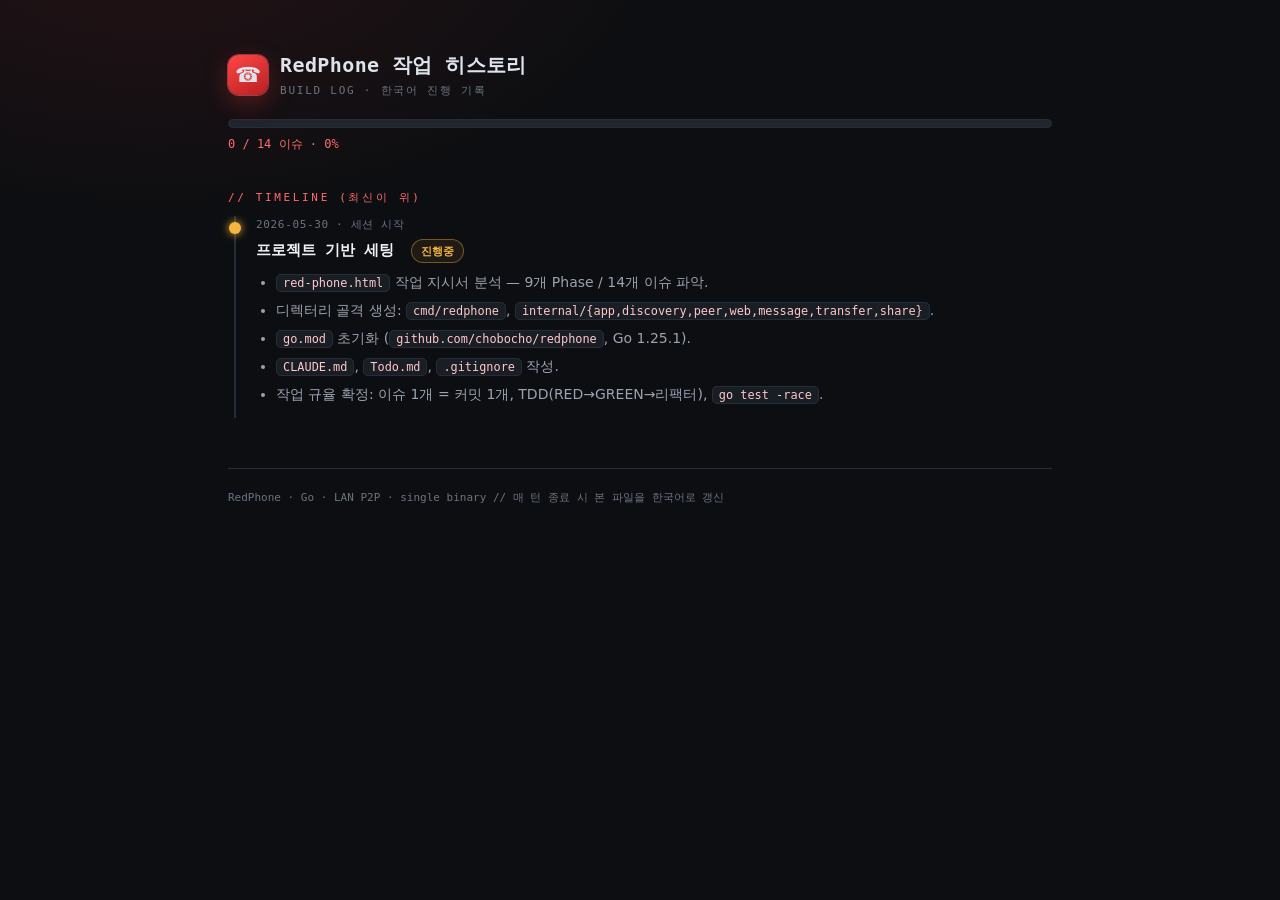
==== history.html @ 24721605 "feat(app): Phase 0 생명주기 골격 — context+signal+stdin exit 종료 - go.mod 초기화, cmd/redphone + internal/app " ====
<!DOCTYPE html>
<html lang="ko">
<head>
<meta charset="UTF-8" />
<meta name="viewport" content="width=device-width, initial-scale=1.0" />
<title>RedPhone · 작업 히스토리</title>
<style>
:root{
  --bg:#0c0e11; --panel:#13161b; --panel-2:#191d24; --line:#272d37;
  --txt:#dfe4ec; --txt-dim:#9aa3b0; --txt-faint:#6b7480;
  --red:#ff3b3b; --red-soft:#ff6b6b; --led-on:#37d99a; --led-amber:#f6b53f;
  --mono:'JetBrains Mono',ui-monospace,Menlo,monospace;
  --kr:'Pretendard',-apple-system,system-ui,sans-serif;
}
*{box-sizing:border-box}
body{margin:0;background:var(--bg);color:var(--txt);font-family:var(--kr);
  font-size:15px;line-height:1.72;
  background-image:radial-gradient(900px 500px at 12% -8%,rgba(255,59,59,.10),transparent 60%);
  background-attachment:fixed;}
.wrap{max-width:880px;margin:0 auto;padding:48px 28px 120px}
.brand{display:flex;align-items:center;gap:12px;margin-bottom:6px}
.phone{width:40px;height:40px;border-radius:11px;display:grid;place-items:center;font-size:21px;
  background:linear-gradient(150deg,#ff4646,#b81f22);
  box-shadow:0 0 0 1px rgba(255,107,107,.5),0 8px 24px rgba(255,59,59,.28);}
h1{font-family:var(--mono);font-size:20px;font-weight:800;margin:0;letter-spacing:.02em}
.sub{font-family:var(--mono);font-size:11px;color:var(--txt-faint);letter-spacing:.16em;text-transform:uppercase}
.kicker{font-family:var(--mono);font-size:11px;letter-spacing:.24em;color:var(--red-soft);text-transform:uppercase;margin:34px 0 8px}

/* progress */
.meter{font-family:var(--mono);margin:18px 0 8px}
.meter .bar{height:9px;border-radius:6px;background:#20252e;overflow:hidden;border:1px solid var(--line)}
.meter .fill{height:100%;background:linear-gradient(90deg,#ff4646,#ff8f8f);box-shadow:0 0 12px rgba(255,80,80,.6)}
.meter .pct{font-size:12px;color:var(--red-soft);margin-top:6px}

/* timeline */
.entry{border-left:2px solid var(--line);padding:0 0 6px 20px;margin:0 0 4px 6px;position:relative}
.entry::before{content:"";position:absolute;left:-7px;top:6px;width:12px;height:12px;border-radius:50%;
  background:var(--led-on);box-shadow:0 0 8px var(--led-on)}
.entry.amber::before{background:var(--led-amber);box-shadow:0 0 8px var(--led-amber)}
.entry.red::before{background:var(--red);box-shadow:0 0 8px var(--red)}
.entry .when{font-family:var(--mono);font-size:11px;color:var(--txt-faint);letter-spacing:.06em}
.entry h3{font-family:var(--mono);font-size:15px;margin:3px 0 6px;color:#eef1f6}
.entry .tag{display:inline-block;font-family:var(--mono);font-size:10.5px;padding:2px 9px;border-radius:20px;
  border:1px solid rgba(55,217,154,.4);color:var(--led-on);background:rgba(55,217,154,.08);margin-left:8px}
.entry ul{margin:6px 0;padding-left:20px}
.entry li{margin:4px 0;font-size:14px;color:var(--txt-dim)}
.entry code{font-family:var(--mono);font-size:.85em;background:var(--panel-2);border:1px solid var(--line);
  border-radius:5px;padding:1px 6px;color:#ffc9c9}
.commit{font-family:var(--mono);font-size:11.5px;color:var(--led-on);margin-top:6px}
.footer{margin-top:50px;padding-top:20px;border-top:1px solid var(--line);
  font-family:var(--mono);font-size:11px;color:var(--txt-faint)}
</style>
</head>
<body>
<div class="wrap">
  <div class="brand">
    <div class="phone">☎</div>
    <div>
      <h1>RedPhone 작업 히스토리</h1>
      <div class="sub">BUILD LOG · 한국어 진행 기록</div>
    </div>
  </div>

  <div class="meter">
    <div class="bar"><div class="fill" id="fill" style="width:0%"></div></div>
    <div class="pct" id="pct">0 / 14 이슈 · 0%</div>
  </div>

  <div class="kicker">// TIMELINE (최신이 위)</div>
  <div id="log">

    <div class="entry amber">
      <div class="when">2026-05-30 · 세션 시작</div>
      <h3>프로젝트 기반 세팅 <span class="tag" style="border-color:rgba(246,181,63,.4);color:var(--led-amber);background:rgba(246,181,63,.08)">진행중</span></h3>
      <ul>
        <li><code>red-phone.html</code> 작업 지시서 분석 — 9개 Phase / 14개 이슈 파악.</li>
        <li>디렉터리 골격 생성: <code>cmd/redphone</code>, <code>internal/{app,discovery,peer,web,message,transfer,share}</code>.</li>
        <li><code>go.mod</code> 초기화 (<code>github.com/chobocho/redphone</code>, Go 1.25.1).</li>
        <li><code>CLAUDE.md</code>, <code>Todo.md</code>, <code>.gitignore</code> 작성.</li>
        <li>작업 규율 확정: 이슈 1개 = 커밋 1개, TDD(RED→GREEN→리팩터), <code>go test -race</code>.</li>
      </ul>
    </div>

  </div>

  <div class="footer">RedPhone · Go · LAN P2P · single binary // 매 턴 종료 시 본 파일을 한국어로 갱신</div>
</div>
</body>
</html>
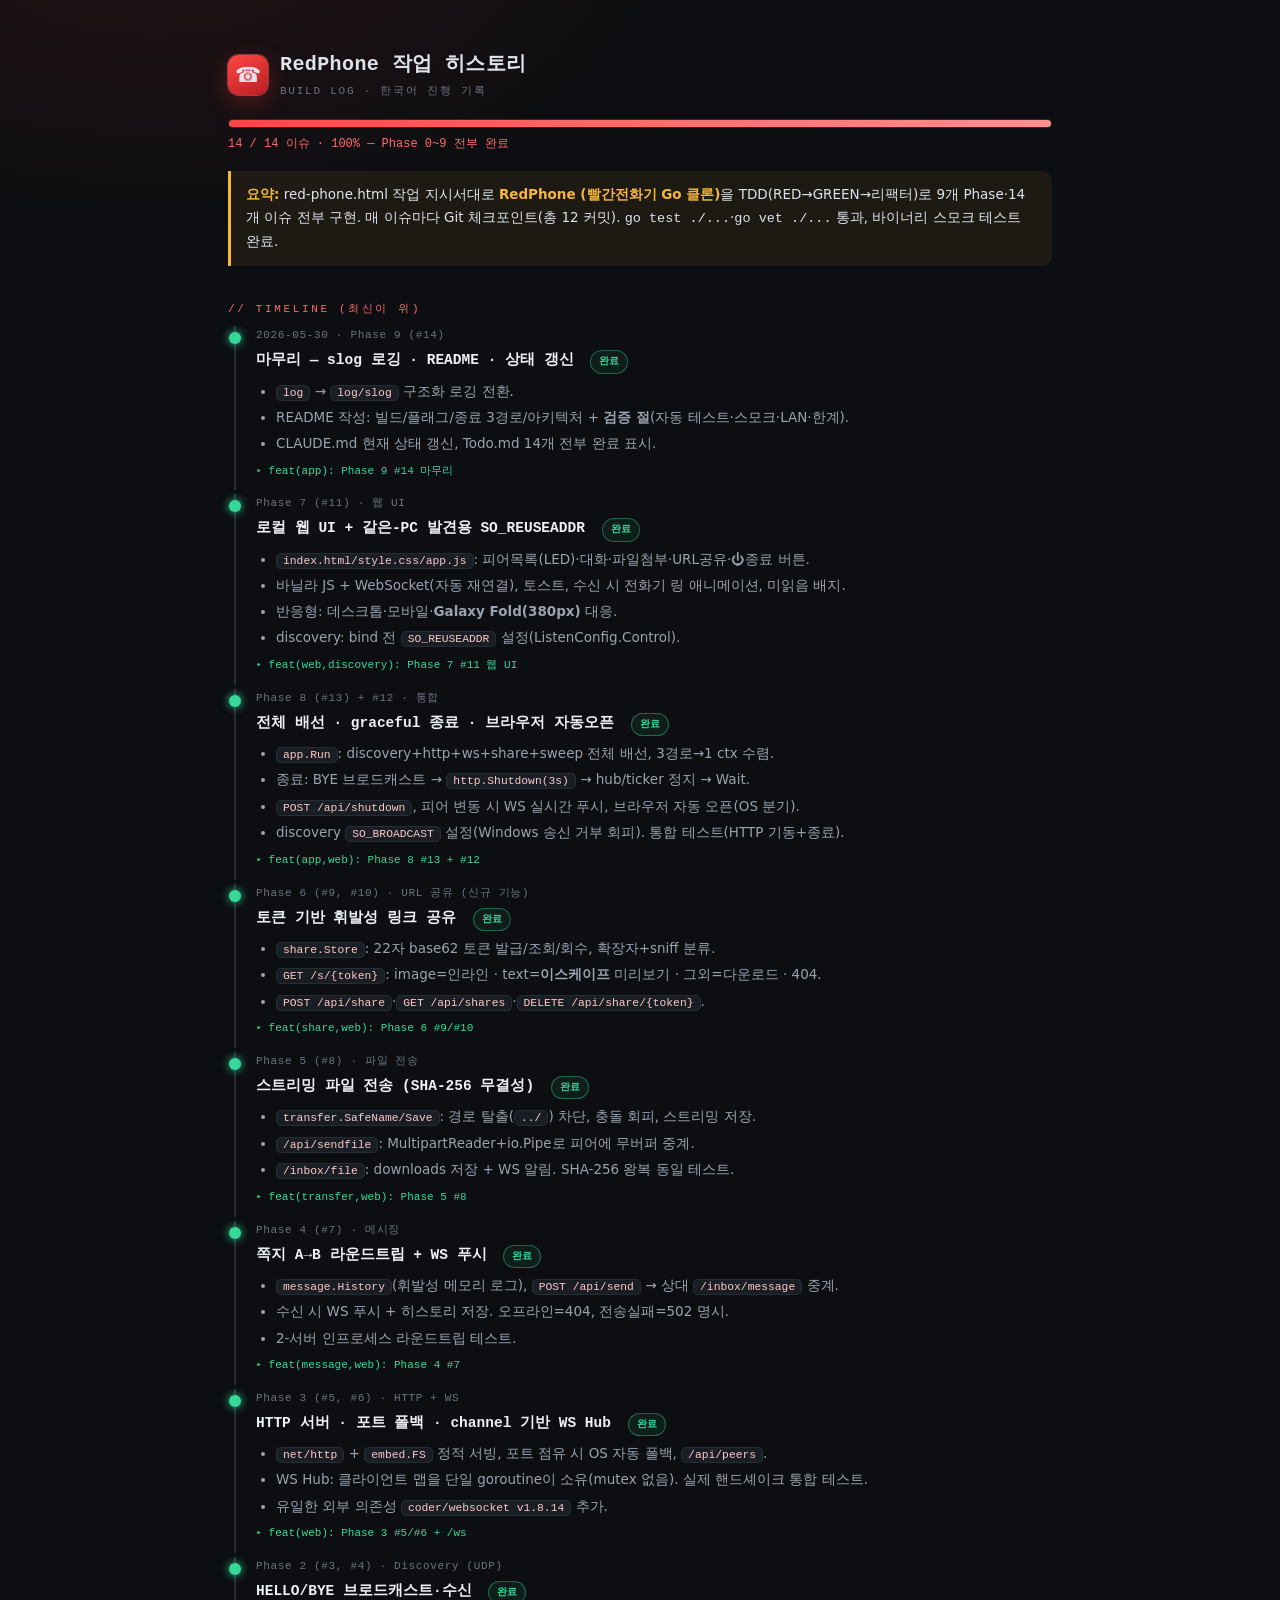
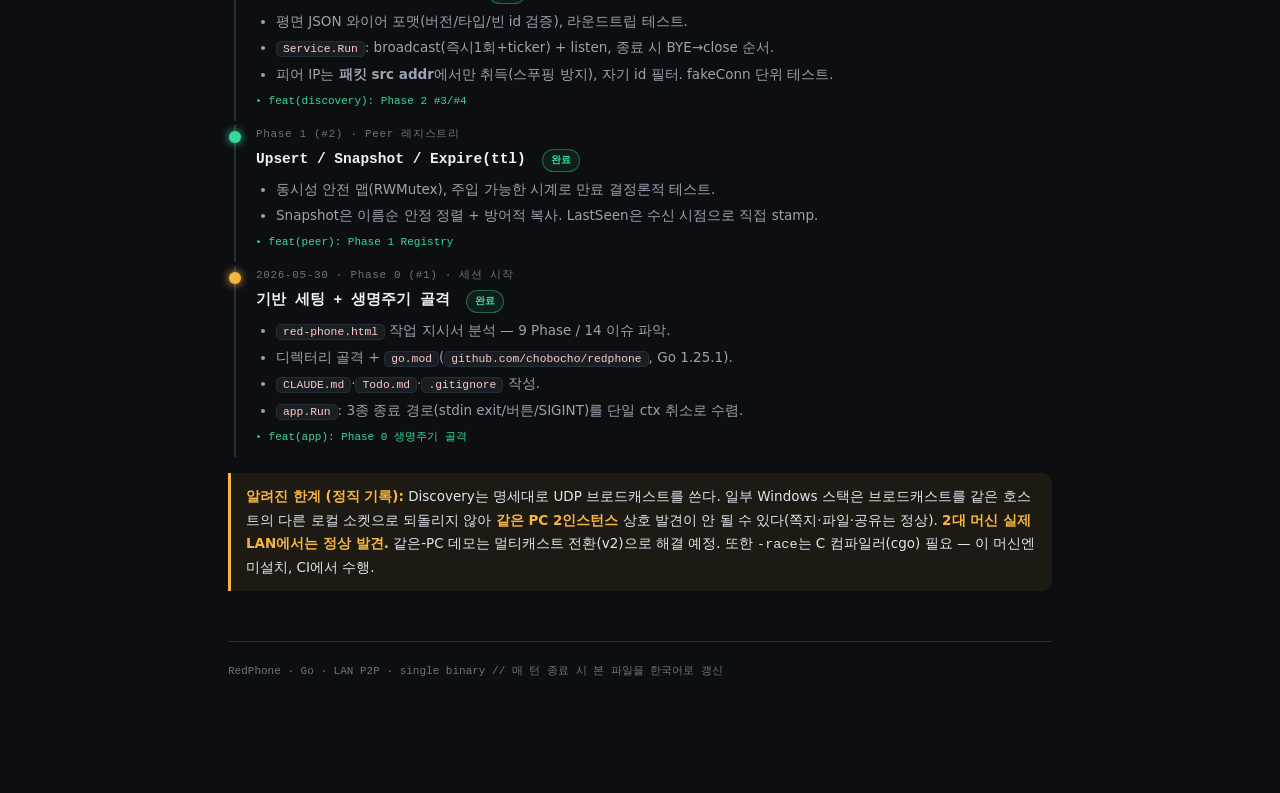
==== commit 7e41cef3: "docs(history): 전체 진행 한국어 기록 갱신 (Phase 0~9, 14/14 완료) Co-Authored-By: Claude Opus 4.8 (1M context) <n" ====
--- a/history.html
+++ b/history.html
@@ -8,7 +8,7 @@
 :root{
   --bg:#0c0e11; --panel:#13161b; --panel-2:#191d24; --line:#272d37;
   --txt:#dfe4ec; --txt-dim:#9aa3b0; --txt-faint:#6b7480;
-  --red:#ff3b3b; --red-soft:#ff6b6b; --led-on:#37d99a; --led-amber:#f6b53f;
+  --red:#ff3b3b; --red-soft:#ff6b6b; --on:#37d99a; --amber:#f6b53f;
   --mono:'JetBrains Mono',ui-monospace,Menlo,monospace;
   --kr:'Pretendard',-apple-system,system-ui,sans-serif;
 }
@@ -25,28 +25,26 @@
 h1{font-family:var(--mono);font-size:20px;font-weight:800;margin:0;letter-spacing:.02em}
 .sub{font-family:var(--mono);font-size:11px;color:var(--txt-faint);letter-spacing:.16em;text-transform:uppercase}
 .kicker{font-family:var(--mono);font-size:11px;letter-spacing:.24em;color:var(--red-soft);text-transform:uppercase;margin:34px 0 8px}
-
-/* progress */
 .meter{font-family:var(--mono);margin:18px 0 8px}
 .meter .bar{height:9px;border-radius:6px;background:#20252e;overflow:hidden;border:1px solid var(--line)}
 .meter .fill{height:100%;background:linear-gradient(90deg,#ff4646,#ff8f8f);box-shadow:0 0 12px rgba(255,80,80,.6)}
 .meter .pct{font-size:12px;color:var(--red-soft);margin-top:6px}
-
-/* timeline */
-.entry{border-left:2px solid var(--line);padding:0 0 6px 20px;margin:0 0 4px 6px;position:relative}
+.note{background:rgba(246,181,63,.07);border-left:3px solid var(--amber);border-radius:0 10px 10px 0;
+  padding:12px 15px;margin:16px 0;font-size:13.5px}
+.note b{color:var(--amber)}
+.entry{border-left:2px solid var(--line);padding:0 0 10px 20px;margin:0 0 4px 6px;position:relative}
 .entry::before{content:"";position:absolute;left:-7px;top:6px;width:12px;height:12px;border-radius:50%;
-  background:var(--led-on);box-shadow:0 0 8px var(--led-on)}
-.entry.amber::before{background:var(--led-amber);box-shadow:0 0 8px var(--led-amber)}
-.entry.red::before{background:var(--red);box-shadow:0 0 8px var(--red)}
+  background:var(--on);box-shadow:0 0 8px var(--on)}
+.entry.amber::before{background:var(--amber);box-shadow:0 0 8px var(--amber)}
 .entry .when{font-family:var(--mono);font-size:11px;color:var(--txt-faint);letter-spacing:.06em}
-.entry h3{font-family:var(--mono);font-size:15px;margin:3px 0 6px;color:#eef1f6}
-.entry .tag{display:inline-block;font-family:var(--mono);font-size:10.5px;padding:2px 9px;border-radius:20px;
-  border:1px solid rgba(55,217,154,.4);color:var(--led-on);background:rgba(55,217,154,.08);margin-left:8px}
+.entry h3{font-family:var(--mono);font-size:14.5px;margin:3px 0 6px;color:#eef1f6}
+.entry .tag{display:inline-block;font-family:var(--mono);font-size:10px;padding:2px 8px;border-radius:20px;
+  border:1px solid rgba(55,217,154,.4);color:var(--on);background:rgba(55,217,154,.08);margin-left:8px}
 .entry ul{margin:6px 0;padding-left:20px}
-.entry li{margin:4px 0;font-size:14px;color:var(--txt-dim)}
-.entry code{font-family:var(--mono);font-size:.85em;background:var(--panel-2);border:1px solid var(--line);
+.entry li{margin:3px 0;font-size:13.5px;color:var(--txt-dim)}
+.entry code{font-family:var(--mono);font-size:.84em;background:var(--panel-2);border:1px solid var(--line);
   border-radius:5px;padding:1px 6px;color:#ffc9c9}
-.commit{font-family:var(--mono);font-size:11.5px;color:var(--led-on);margin-top:6px}
+.commit{font-family:var(--mono);font-size:11px;color:var(--on);margin-top:5px}
 .footer{margin-top:50px;padding-top:20px;border-top:1px solid var(--line);
   font-family:var(--mono);font-size:11px;color:var(--txt-faint)}
 </style>
@@ -62,25 +60,139 @@
   </div>
 
   <div class="meter">
-    <div class="bar"><div class="fill" id="fill" style="width:0%"></div></div>
-    <div class="pct" id="pct">0 / 14 이슈 · 0%</div>
+    <div class="bar"><div class="fill" style="width:100%"></div></div>
+    <div class="pct">14 / 14 이슈 · 100% — Phase 0~9 전부 완료</div>
+  </div>
+
+  <div class="note">
+    <b>요약:</b> red-phone.html 작업 지시서대로 <b>RedPhone (빨간전화기 Go 클론)</b>을
+    TDD(RED→GREEN→리팩터)로 9개 Phase·14개 이슈 전부 구현. 매 이슈마다 Git 체크포인트(총 12 커밋).
+    <code>go test ./...</code>·<code>go vet ./...</code> 통과, 바이너리 스모크 테스트 완료.
   </div>
 
   <div class="kicker">// TIMELINE (최신이 위)</div>
   <div id="log">
 
+    <div class="entry">
+      <div class="when">2026-05-30 · Phase 9 (#14)</div>
+      <h3>마무리 — slog 로깅 · README · 상태 갱신 <span class="tag">완료</span></h3>
+      <ul>
+        <li><code>log</code> → <code>log/slog</code> 구조화 로깅 전환.</li>
+        <li>README 작성: 빌드/플래그/종료 3경로/아키텍처 + <b>검증 절</b>(자동 테스트·스모크·LAN·한계).</li>
+        <li>CLAUDE.md 현재 상태 갱신, Todo.md 14개 전부 완료 표시.</li>
+      </ul>
+      <div class="commit">▸ feat(app): Phase 9 #14 마무리</div>
+    </div>
+
+    <div class="entry">
+      <div class="when">Phase 7 (#11) · 웹 UI</div>
+      <h3>로컬 웹 UI + 같은-PC 발견용 SO_REUSEADDR <span class="tag">완료</span></h3>
+      <ul>
+        <li><code>index.html/style.css/app.js</code>: 피어목록(LED)·대화·파일첨부·URL공유·⏻종료 버튼.</li>
+        <li>바닐라 JS + WebSocket(자동 재연결), 토스트, 수신 시 전화기 링 애니메이션, 미읽음 배지.</li>
+        <li>반응형: 데스크톱·모바일·<b>Galaxy Fold(380px)</b> 대응.</li>
+        <li>discovery: bind 전 <code>SO_REUSEADDR</code> 설정(ListenConfig.Control).</li>
+      </ul>
+      <div class="commit">▸ feat(web,discovery): Phase 7 #11 웹 UI</div>
+    </div>
+
+    <div class="entry">
+      <div class="when">Phase 8 (#13) + #12 · 통합</div>
+      <h3>전체 배선 · graceful 종료 · 브라우저 자동오픈 <span class="tag">완료</span></h3>
+      <ul>
+        <li><code>app.Run</code>: discovery+http+ws+share+sweep 전체 배선, 3경로→1 ctx 수렴.</li>
+        <li>종료: BYE 브로드캐스트 → <code>http.Shutdown(3s)</code> → hub/ticker 정지 → Wait.</li>
+        <li><code>POST /api/shutdown</code>, 피어 변동 시 WS 실시간 푸시, 브라우저 자동 오픈(OS 분기).</li>
+        <li>discovery <code>SO_BROADCAST</code> 설정(Windows 송신 거부 회피). 통합 테스트(HTTP 기동+종료).</li>
+      </ul>
+      <div class="commit">▸ feat(app,web): Phase 8 #13 + #12</div>
+    </div>
+
+    <div class="entry">
+      <div class="when">Phase 6 (#9, #10) · URL 공유 (신규 기능)</div>
+      <h3>토큰 기반 휘발성 링크 공유 <span class="tag">완료</span></h3>
+      <ul>
+        <li><code>share.Store</code>: 22자 base62 토큰 발급/조회/회수, 확장자+sniff 분류.</li>
+        <li><code>GET /s/{token}</code>: image=인라인 · text=<b>이스케이프</b> 미리보기 · 그외=다운로드 · 404.</li>
+        <li><code>POST /api/share</code>·<code>GET /api/shares</code>·<code>DELETE /api/share/{token}</code>.</li>
+      </ul>
+      <div class="commit">▸ feat(share,web): Phase 6 #9/#10</div>
+    </div>
+
+    <div class="entry">
+      <div class="when">Phase 5 (#8) · 파일 전송</div>
+      <h3>스트리밍 파일 전송 (SHA-256 무결성) <span class="tag">완료</span></h3>
+      <ul>
+        <li><code>transfer.SafeName/Save</code>: 경로 탈출(<code>../</code>) 차단, 충돌 회피, 스트리밍 저장.</li>
+        <li><code>/api/sendfile</code>: MultipartReader+io.Pipe로 피어에 무버퍼 중계.</li>
+        <li><code>/inbox/file</code>: downloads 저장 + WS 알림. SHA-256 왕복 동일 테스트.</li>
+      </ul>
+      <div class="commit">▸ feat(transfer,web): Phase 5 #8</div>
+    </div>
+
+    <div class="entry">
+      <div class="when">Phase 4 (#7) · 메시징</div>
+      <h3>쪽지 A→B 라운드트립 + WS 푸시 <span class="tag">완료</span></h3>
+      <ul>
+        <li><code>message.History</code>(휘발성 메모리 로그), <code>POST /api/send</code> → 상대 <code>/inbox/message</code> 중계.</li>
+        <li>수신 시 WS 푸시 + 히스토리 저장. 오프라인=404, 전송실패=502 명시.</li>
+        <li>2-서버 인프로세스 라운드트립 테스트.</li>
+      </ul>
+      <div class="commit">▸ feat(message,web): Phase 4 #7</div>
+    </div>
+
+    <div class="entry">
+      <div class="when">Phase 3 (#5, #6) · HTTP + WS</div>
+      <h3>HTTP 서버 · 포트 폴백 · channel 기반 WS Hub <span class="tag">완료</span></h3>
+      <ul>
+        <li><code>net/http</code> + <code>embed.FS</code> 정적 서빙, 포트 점유 시 OS 자동 폴백, <code>/api/peers</code>.</li>
+        <li>WS Hub: 클라이언트 맵을 단일 goroutine이 소유(mutex 없음). 실제 핸드셰이크 통합 테스트.</li>
+        <li>유일한 외부 의존성 <code>coder/websocket v1.8.14</code> 추가.</li>
+      </ul>
+      <div class="commit">▸ feat(web): Phase 3 #5/#6 + /ws</div>
+    </div>
+
+    <div class="entry">
+      <div class="when">Phase 2 (#3, #4) · Discovery (UDP)</div>
+      <h3>HELLO/BYE 브로드캐스트·수신 <span class="tag">완료</span></h3>
+      <ul>
+        <li>평면 JSON 와이어 포맷(버전/타입/빈 id 검증), 라운드트립 테스트.</li>
+        <li><code>Service.Run</code>: broadcast(즉시1회+ticker) + listen, 종료 시 BYE→close 순서.</li>
+        <li>피어 IP는 <b>패킷 src addr</b>에서만 취득(스푸핑 방지), 자기 id 필터. fakeConn 단위 테스트.</li>
+      </ul>
+      <div class="commit">▸ feat(discovery): Phase 2 #3/#4</div>
+    </div>
+
+    <div class="entry">
+      <div class="when">Phase 1 (#2) · Peer 레지스트리</div>
+      <h3>Upsert / Snapshot / Expire(ttl) <span class="tag">완료</span></h3>
+      <ul>
+        <li>동시성 안전 맵(RWMutex), 주입 가능한 시계로 만료 결정론적 테스트.</li>
+        <li>Snapshot은 이름순 안정 정렬 + 방어적 복사. LastSeen은 수신 시점으로 직접 stamp.</li>
+      </ul>
+      <div class="commit">▸ feat(peer): Phase 1 Registry</div>
+    </div>
+
     <div class="entry amber">
-      <div class="when">2026-05-30 · 세션 시작</div>
-      <h3>프로젝트 기반 세팅 <span class="tag" style="border-color:rgba(246,181,63,.4);color:var(--led-amber);background:rgba(246,181,63,.08)">진행중</span></h3>
-      <ul>
-        <li><code>red-phone.html</code> 작업 지시서 분석 — 9개 Phase / 14개 이슈 파악.</li>
-        <li>디렉터리 골격 생성: <code>cmd/redphone</code>, <code>internal/{app,discovery,peer,web,message,transfer,share}</code>.</li>
-        <li><code>go.mod</code> 초기화 (<code>github.com/chobocho/redphone</code>, Go 1.25.1).</li>
-        <li><code>CLAUDE.md</code>, <code>Todo.md</code>, <code>.gitignore</code> 작성.</li>
-        <li>작업 규율 확정: 이슈 1개 = 커밋 1개, TDD(RED→GREEN→리팩터), <code>go test -race</code>.</li>
-      </ul>
-    </div>
-
+      <div class="when">2026-05-30 · Phase 0 (#1) · 세션 시작</div>
+      <h3>기반 세팅 + 생명주기 골격 <span class="tag">완료</span></h3>
+      <ul>
+        <li><code>red-phone.html</code> 작업 지시서 분석 — 9 Phase / 14 이슈 파악.</li>
+        <li>디렉터리 골격 + <code>go.mod</code>(<code>github.com/chobocho/redphone</code>, Go 1.25.1).</li>
+        <li><code>CLAUDE.md</code>·<code>Todo.md</code>·<code>.gitignore</code> 작성.</li>
+        <li><code>app.Run</code>: 3종 종료 경로(stdin exit/버튼/SIGINT)를 단일 ctx 취소로 수렴.</li>
+      </ul>
+      <div class="commit">▸ feat(app): Phase 0 생명주기 골격</div>
+    </div>
+
+  </div>
+
+  <div class="note">
+    <b>알려진 한계 (정직 기록):</b> Discovery는 명세대로 UDP 브로드캐스트를 쓴다.
+    일부 Windows 스택은 브로드캐스트를 같은 호스트의 다른 로컬 소켓으로 되돌리지 않아
+    <b>같은 PC 2인스턴스</b> 상호 발견이 안 될 수 있다(쪽지·파일·공유는 정상).
+    <b>2대 머신 실제 LAN에서는 정상 발견.</b> 같은-PC 데모는 멀티캐스트 전환(v2)으로 해결 예정.
+    또한 <code>-race</code>는 C 컴파일러(cgo) 필요 — 이 머신엔 미설치, CI에서 수행.
   </div>
 
   <div class="footer">RedPhone · Go · LAN P2P · single binary // 매 턴 종료 시 본 파일을 한국어로 갱신</div>
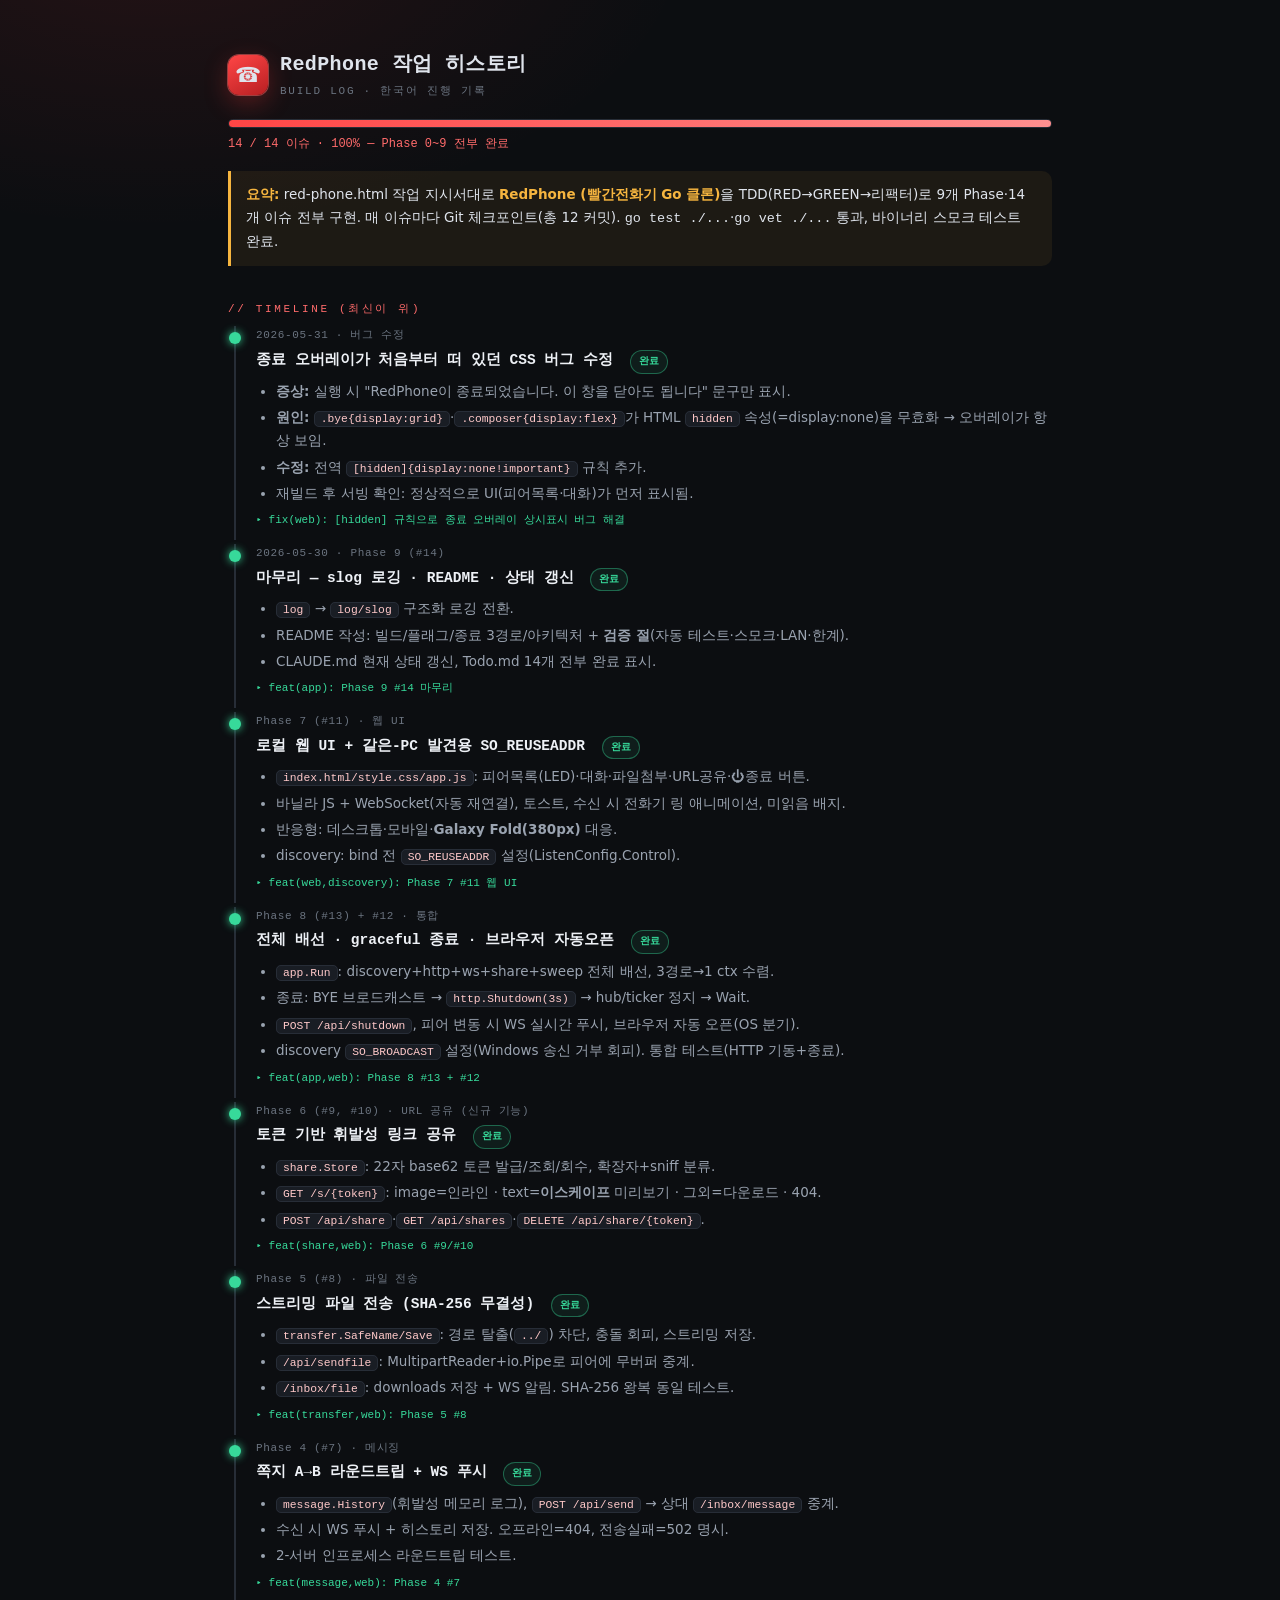
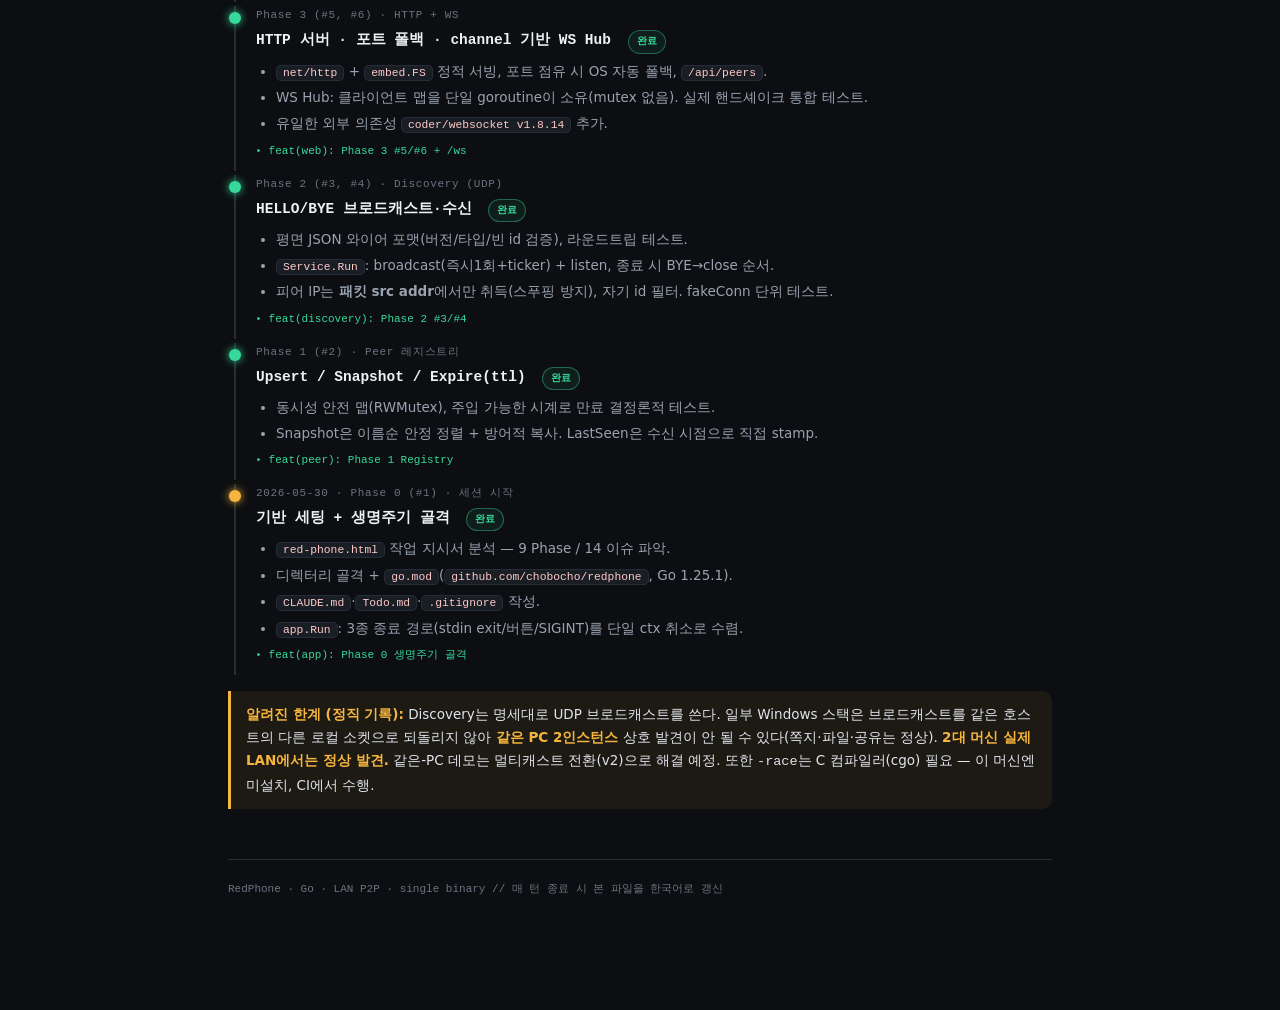
==== commit 8dca89e1: "fix(web): [hidden] 규칙으로 종료 오버레이 상시표시 버그 해결 - .bye{display:grid}/.composer{display:flex}가 HTML hidden" ====
--- a/history.html
+++ b/history.html
@@ -73,6 +73,19 @@
   <div class="kicker">// TIMELINE (최신이 위)</div>
   <div id="log">
 
+    <div class="entry red">
+      <div class="when">2026-05-31 · 버그 수정</div>
+      <h3>종료 오버레이가 처음부터 떠 있던 CSS 버그 수정 <span class="tag">완료</span></h3>
+      <ul>
+        <li><b>증상:</b> 실행 시 "RedPhone이 종료되었습니다. 이 창을 닫아도 됩니다" 문구만 표시.</li>
+        <li><b>원인:</b> <code>.bye{display:grid}</code>·<code>.composer{display:flex}</code>가 HTML
+          <code>hidden</code> 속성(=display:none)을 무효화 → 오버레이가 항상 보임.</li>
+        <li><b>수정:</b> 전역 <code>[hidden]{display:none!important}</code> 규칙 추가.</li>
+        <li>재빌드 후 서빙 확인: 정상적으로 UI(피어목록·대화)가 먼저 표시됨.</li>
+      </ul>
+      <div class="commit">▸ fix(web): [hidden] 규칙으로 종료 오버레이 상시표시 버그 해결</div>
+    </div>
+
     <div class="entry">
       <div class="when">2026-05-30 · Phase 9 (#14)</div>
       <h3>마무리 — slog 로깅 · README · 상태 갱신 <span class="tag">완료</span></h3>
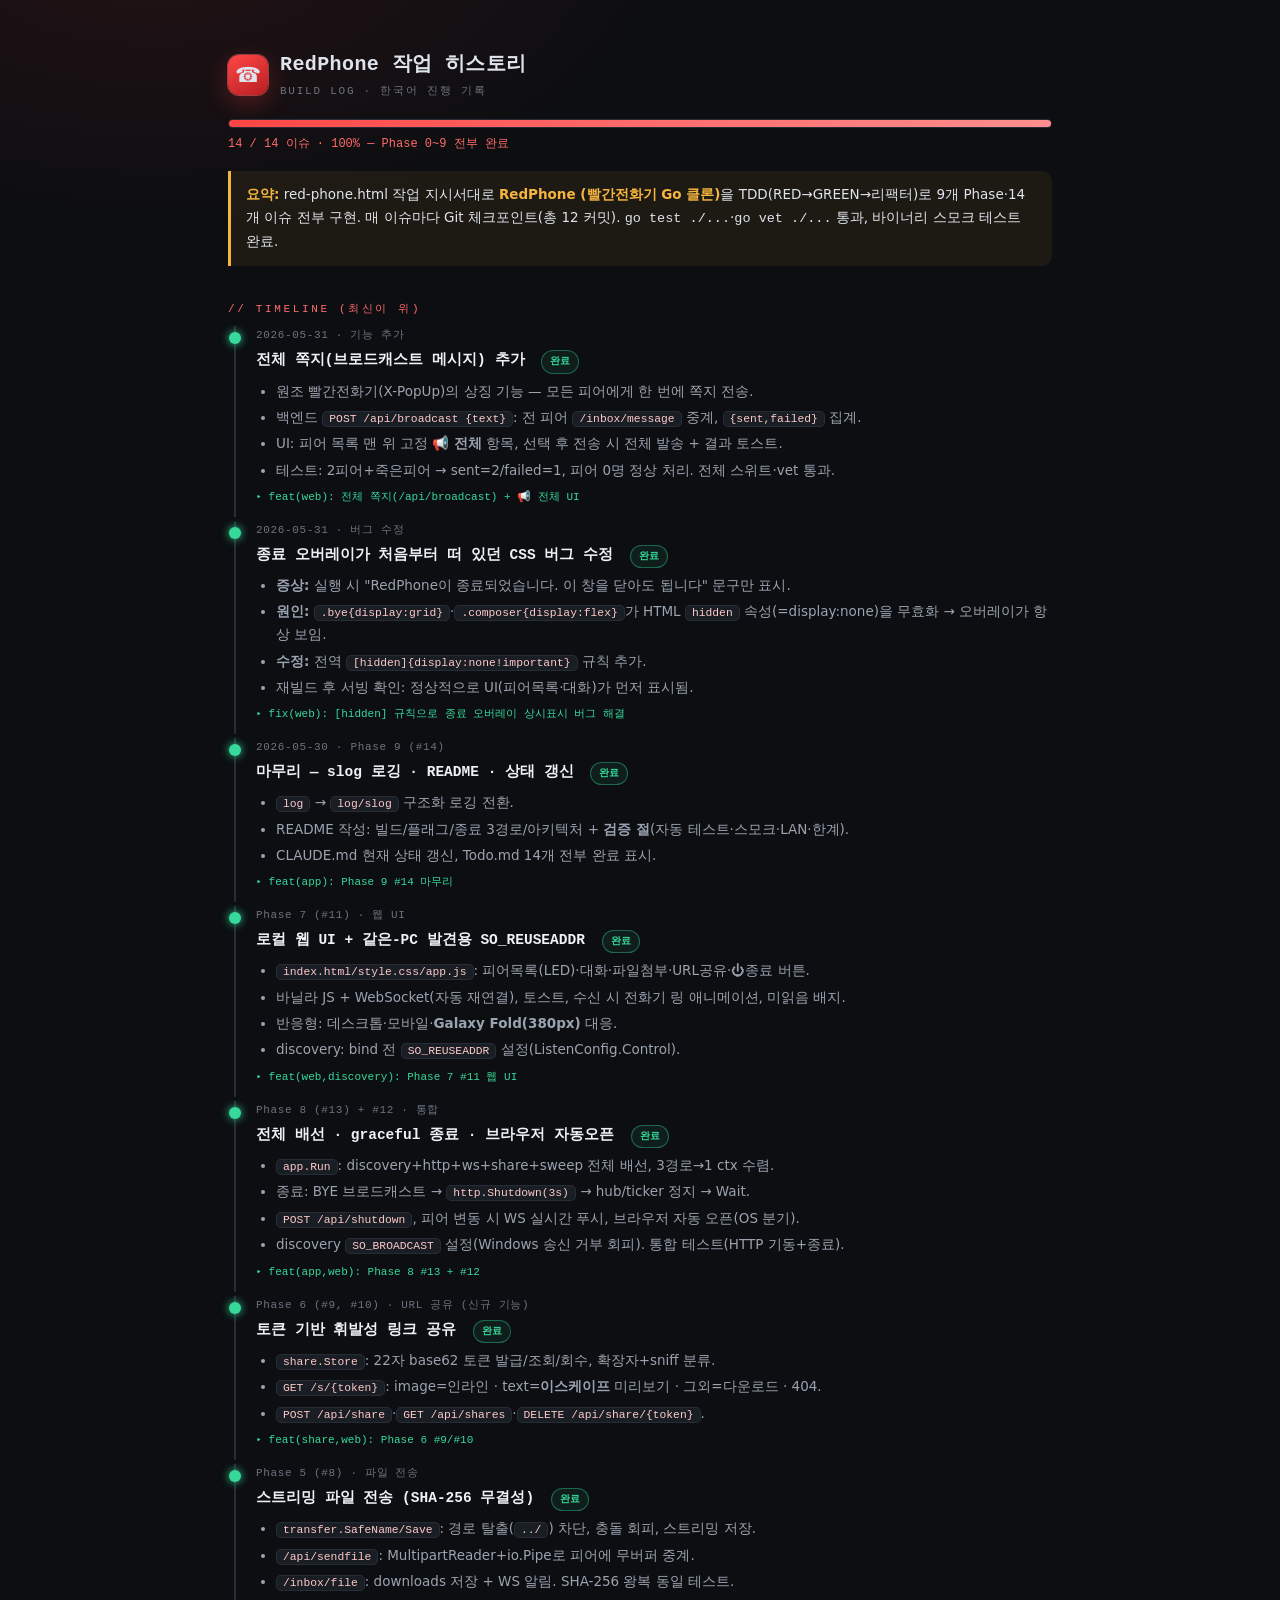
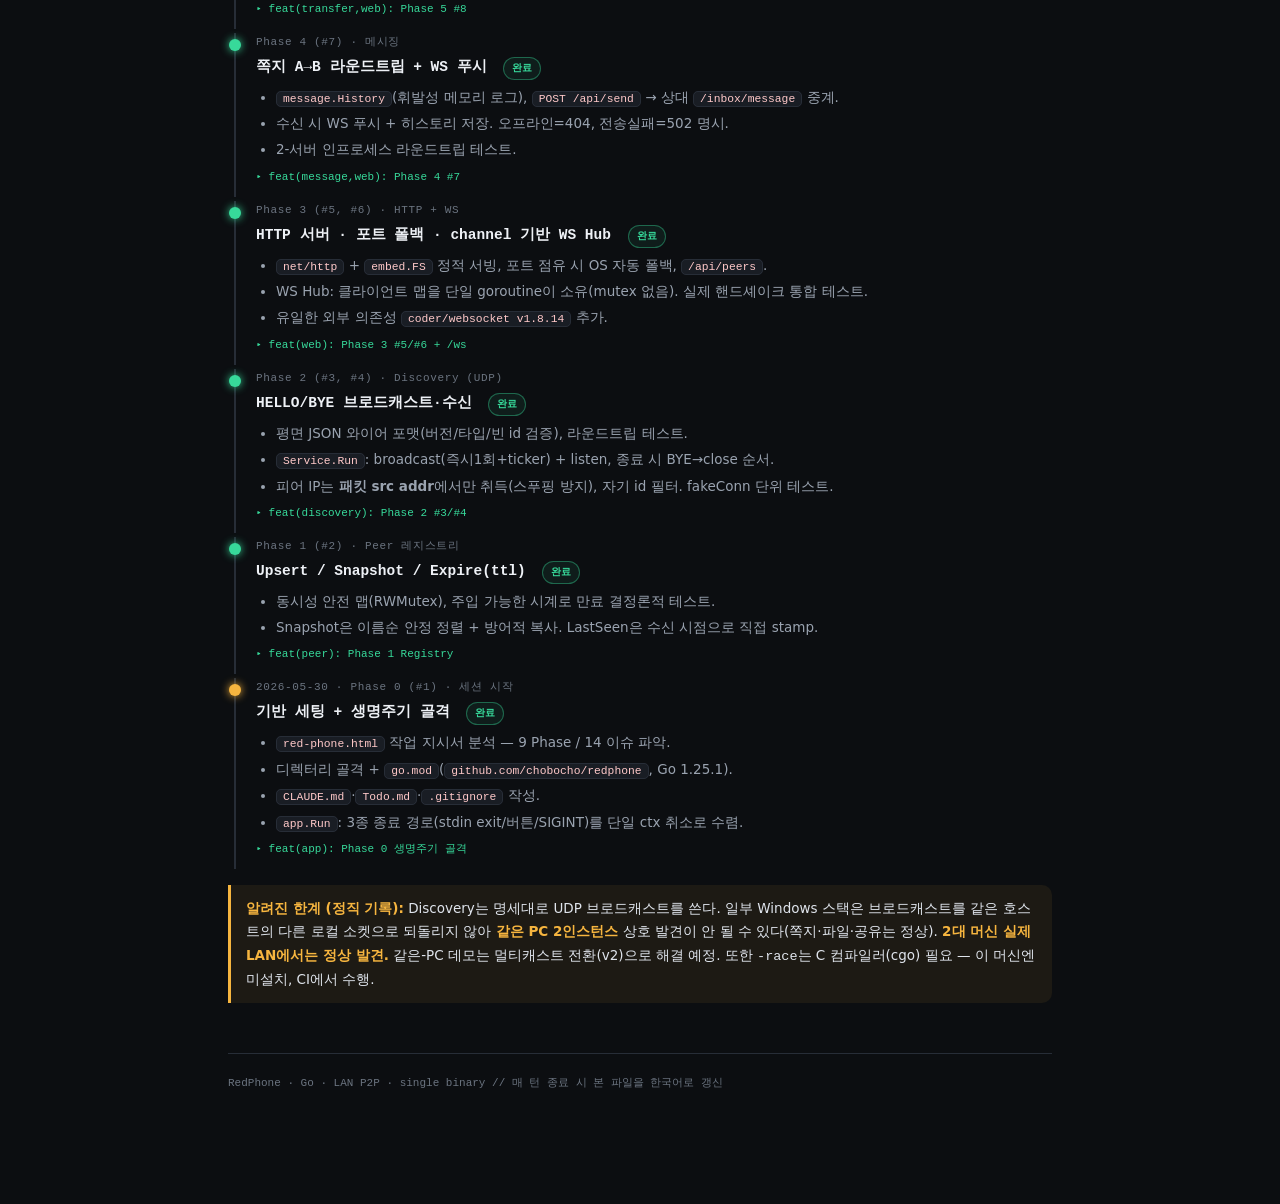
==== commit a26b580f: "feat(web): 전체 쪽지(브로드캐스트 메시지) 추가 - POST /api/broadcast {text}: 전 피어 /inbox/message 중계, {sent,failed} " ====
--- a/history.html
+++ b/history.html
@@ -73,6 +73,18 @@
   <div class="kicker">// TIMELINE (최신이 위)</div>
   <div id="log">
 
+    <div class="entry">
+      <div class="when">2026-05-31 · 기능 추가</div>
+      <h3>전체 쪽지(브로드캐스트 메시지) 추가 <span class="tag">완료</span></h3>
+      <ul>
+        <li>원조 빨간전화기(X-PopUp)의 상징 기능 — 모든 피어에게 한 번에 쪽지 전송.</li>
+        <li>백엔드 <code>POST /api/broadcast {text}</code>: 전 피어 <code>/inbox/message</code> 중계, <code>{sent,failed}</code> 집계.</li>
+        <li>UI: 피어 목록 맨 위 고정 <b>📢 전체</b> 항목, 선택 후 전송 시 전체 발송 + 결과 토스트.</li>
+        <li>테스트: 2피어+죽은피어 → sent=2/failed=1, 피어 0명 정상 처리. 전체 스위트·vet 통과.</li>
+      </ul>
+      <div class="commit">▸ feat(web): 전체 쪽지(/api/broadcast) + 📢 전체 UI</div>
+    </div>
+
     <div class="entry red">
       <div class="when">2026-05-31 · 버그 수정</div>
       <h3>종료 오버레이가 처음부터 떠 있던 CSS 버그 수정 <span class="tag">완료</span></h3>
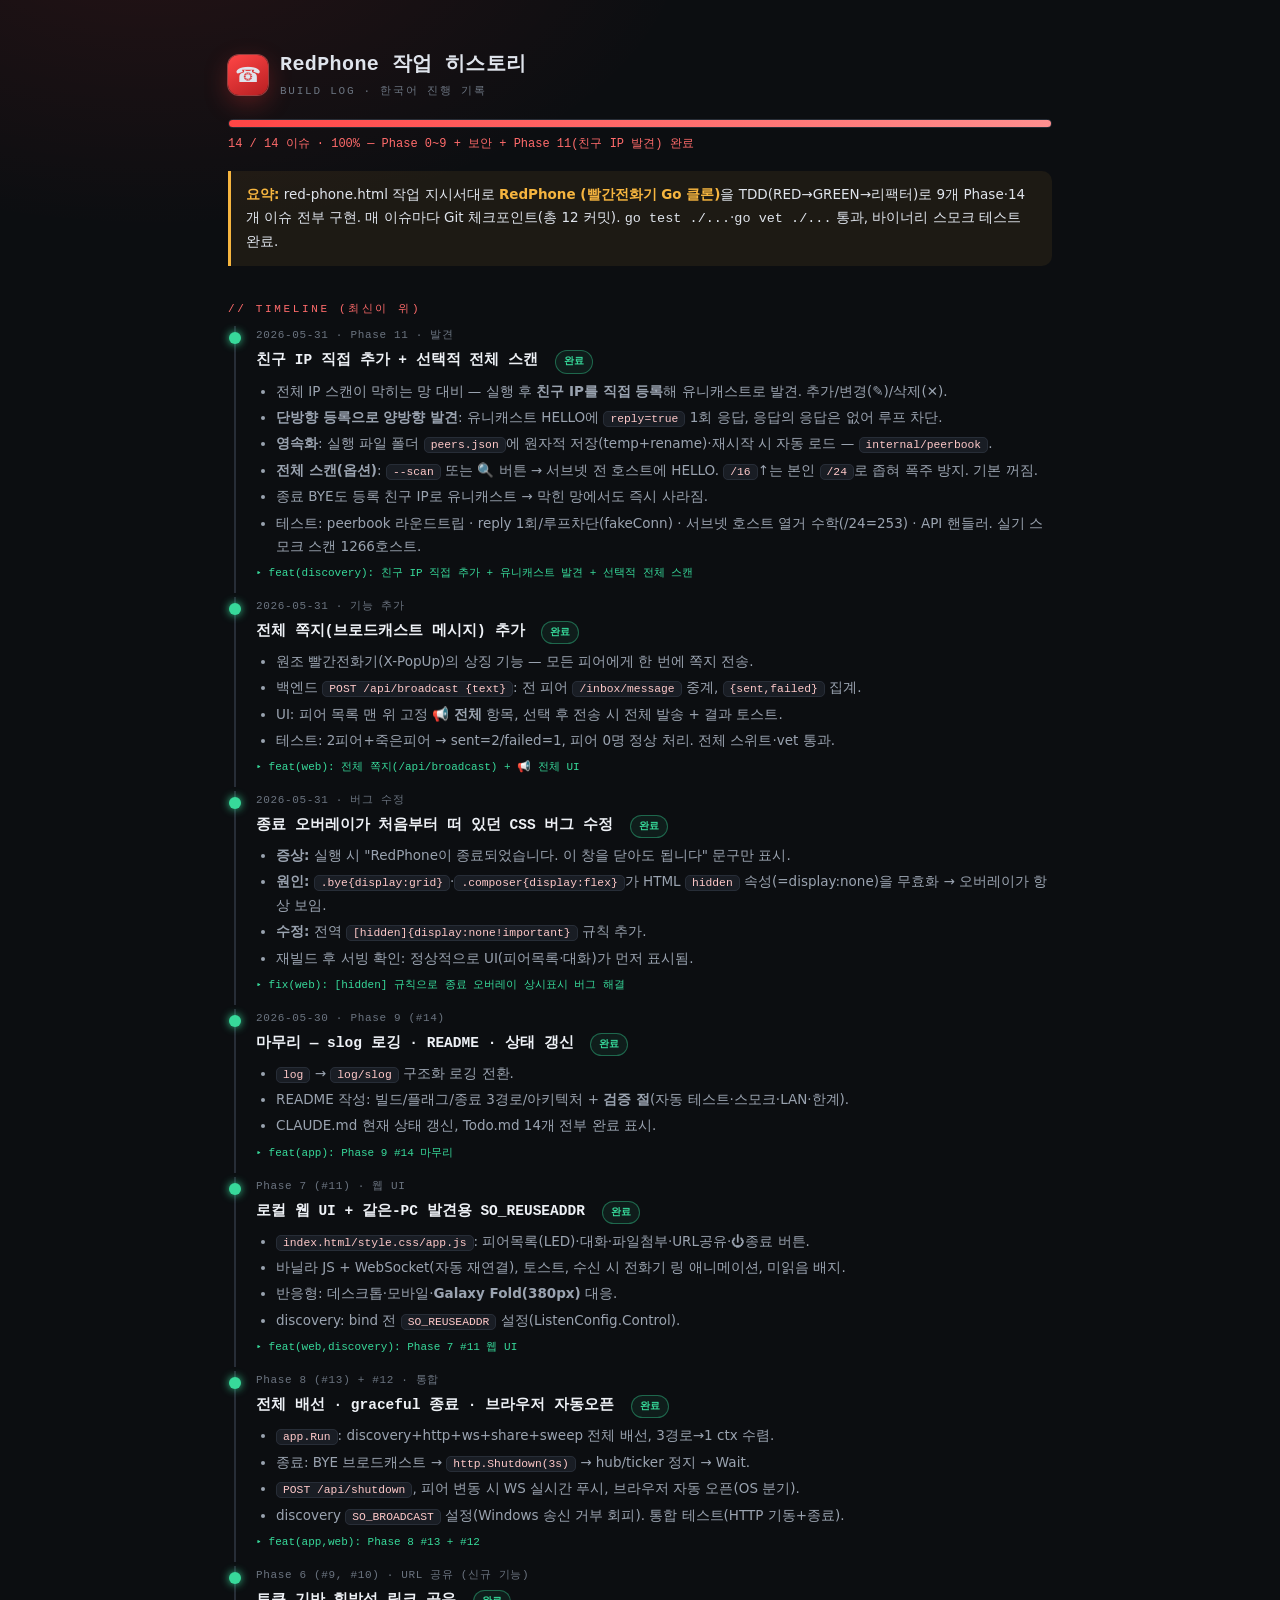
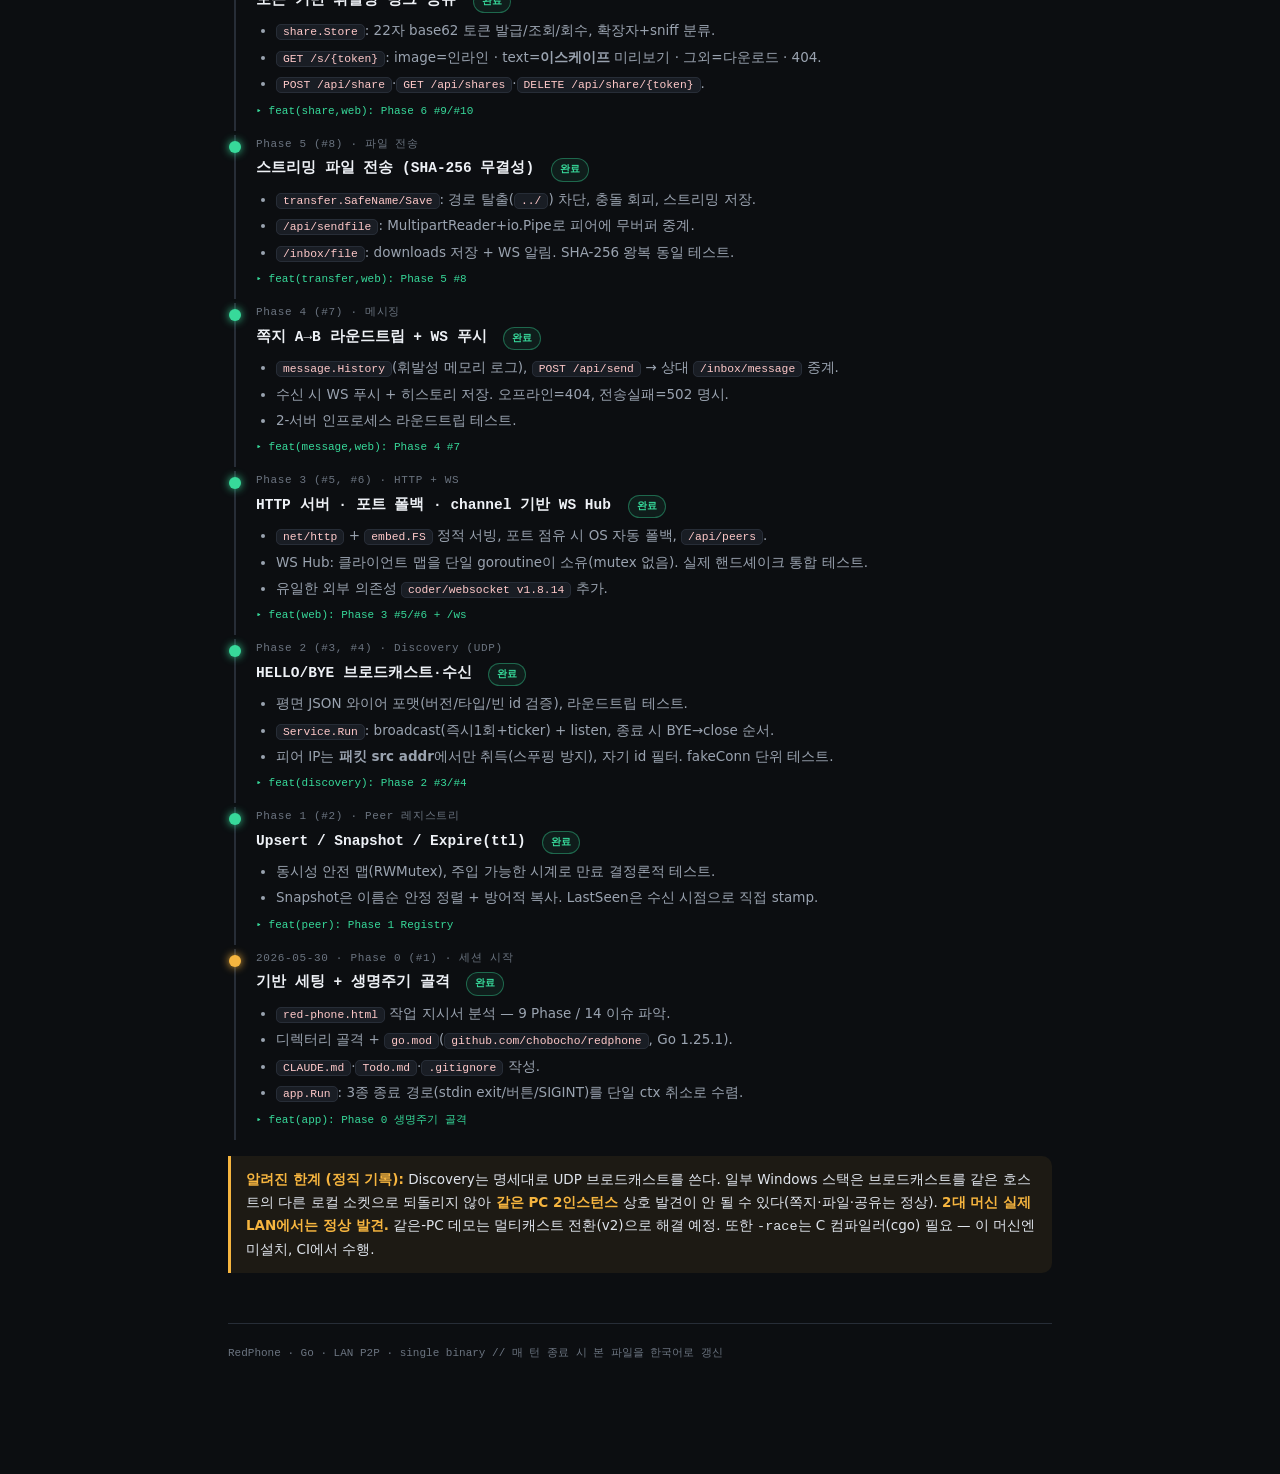
==== commit 7655f2d9: "feat(discovery): 친구 IP 직접 추가 + 유니캐스트 발견 + 선택적 전체 스캔 브로드캐스트가 막힌 망 대비: 실행 후 친구 IP를 직접 등록해 유니캐스트로 발견. 전" ====
--- a/history.html
+++ b/history.html
@@ -61,7 +61,7 @@
 
   <div class="meter">
     <div class="bar"><div class="fill" style="width:100%"></div></div>
-    <div class="pct">14 / 14 이슈 · 100% — Phase 0~9 전부 완료</div>
+    <div class="pct">14 / 14 이슈 · 100% — Phase 0~9 + 보안 + Phase 11(친구 IP 발견) 완료</div>
   </div>
 
   <div class="note">
@@ -72,6 +72,20 @@
 
   <div class="kicker">// TIMELINE (최신이 위)</div>
   <div id="log">
+
+    <div class="entry">
+      <div class="when">2026-05-31 · Phase 11 · 발견</div>
+      <h3>친구 IP 직접 추가 + 선택적 전체 스캔 <span class="tag">완료</span></h3>
+      <ul>
+        <li>전체 IP 스캔이 막히는 망 대비 — 실행 후 <b>친구 IP를 직접 등록</b>해 유니캐스트로 발견. 추가/변경(✎)/삭제(✕).</li>
+        <li><b>단방향 등록으로 양방향 발견</b>: 유니캐스트 HELLO에 <code>reply=true</code> 1회 응답, 응답의 응답은 없어 루프 차단.</li>
+        <li><b>영속화</b>: 실행 파일 폴더 <code>peers.json</code>에 원자적 저장(temp+rename)·재시작 시 자동 로드 — <code>internal/peerbook</code>.</li>
+        <li><b>전체 스캔(옵션)</b>: <code>--scan</code> 또는 🔍 버튼 → 서브넷 전 호스트에 HELLO. <code>/16</code>↑는 본인 <code>/24</code>로 좁혀 폭주 방지. 기본 꺼짐.</li>
+        <li>종료 BYE도 등록 친구 IP로 유니캐스트 → 막힌 망에서도 즉시 사라짐.</li>
+        <li>테스트: peerbook 라운드트립 · reply 1회/루프차단(fakeConn) · 서브넷 호스트 열거 수학(/24=253) · API 핸들러. 실기 스모크 스캔 1266호스트.</li>
+      </ul>
+      <div class="commit">▸ feat(discovery): 친구 IP 직접 추가 + 유니캐스트 발견 + 선택적 전체 스캔</div>
+    </div>
 
     <div class="entry">
       <div class="when">2026-05-31 · 기능 추가</div>
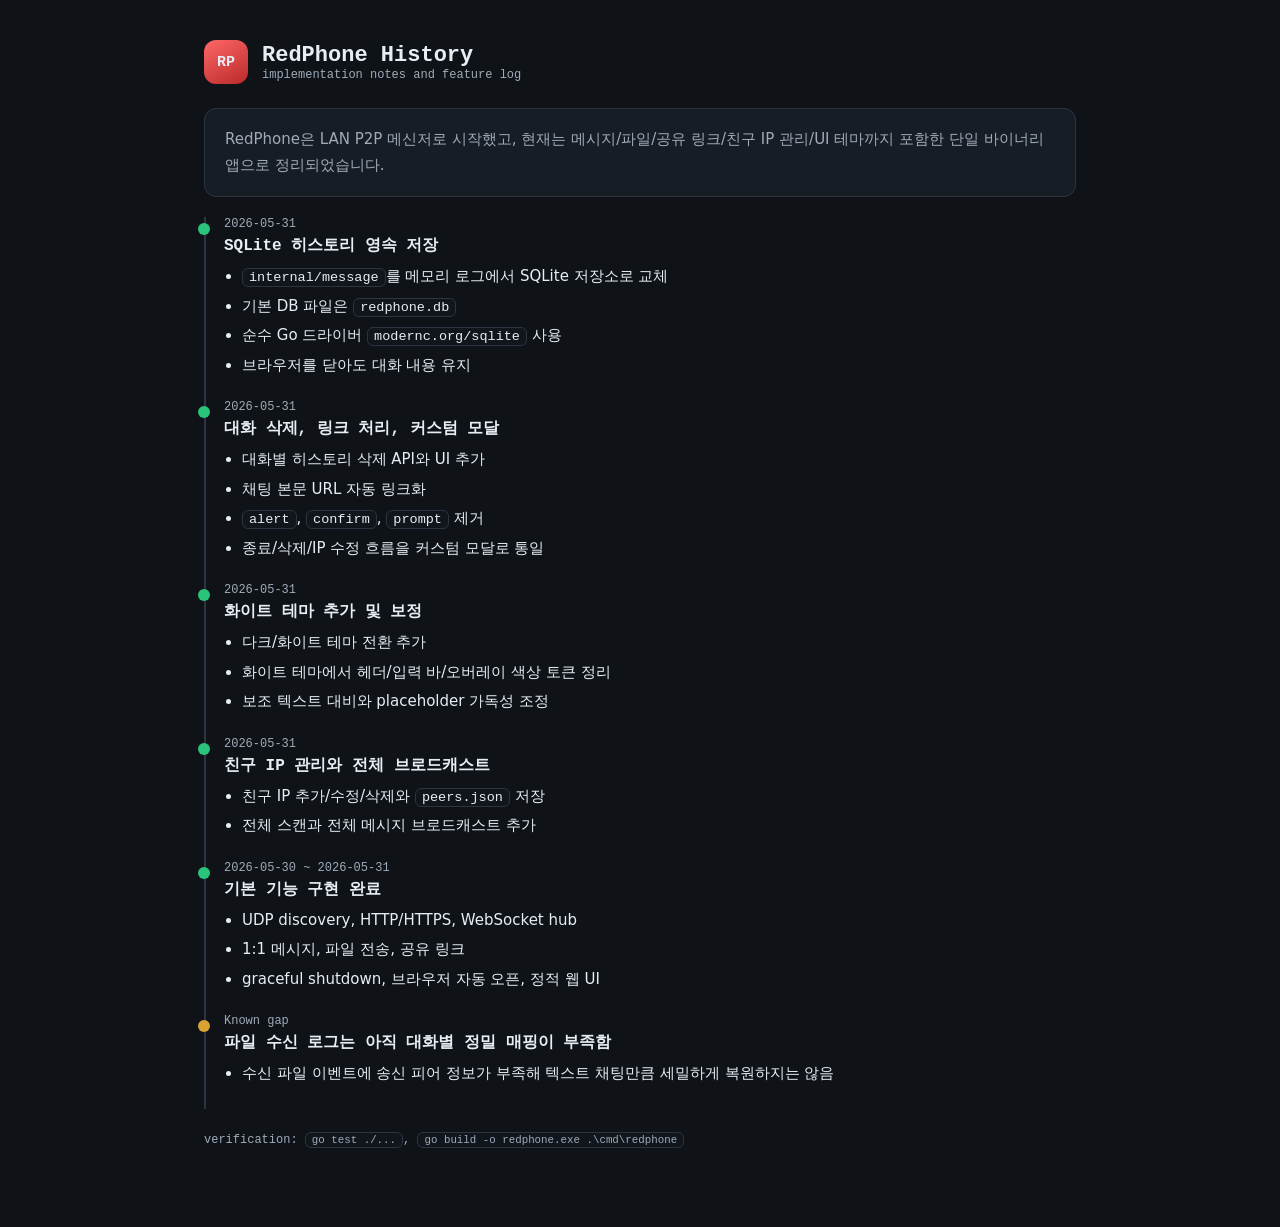
==== commit b3a3c5c8: "feat(ui): enhance history page with new layout, SQLite integration, and theme support" ====
--- a/history.html
+++ b/history.html
@@ -3,238 +3,121 @@
 <head>
 <meta charset="UTF-8" />
 <meta name="viewport" content="width=device-width, initial-scale=1.0" />
-<title>RedPhone · 작업 히스토리</title>
+<title>RedPhone History</title>
 <style>
 :root{
-  --bg:#0c0e11; --panel:#13161b; --panel-2:#191d24; --line:#272d37;
-  --txt:#dfe4ec; --txt-dim:#9aa3b0; --txt-faint:#6b7480;
-  --red:#ff3b3b; --red-soft:#ff6b6b; --on:#37d99a; --amber:#f6b53f;
-  --mono:'JetBrains Mono',ui-monospace,Menlo,monospace;
-  --kr:'Pretendard',-apple-system,system-ui,sans-serif;
+  --bg:#0f1318;
+  --panel:#171d25;
+  --line:#2b3440;
+  --txt:#e7edf5;
+  --txt-dim:#9fabb9;
+  --red:#ef5252;
+  --green:#29c37a;
+  --amber:#d9a233;
+  --mono:ui-monospace,"JetBrains Mono",Consolas,monospace;
+  --sans:-apple-system,"Pretendard",system-ui,sans-serif;
 }
 *{box-sizing:border-box}
-body{margin:0;background:var(--bg);color:var(--txt);font-family:var(--kr);
-  font-size:15px;line-height:1.72;
-  background-image:radial-gradient(900px 500px at 12% -8%,rgba(255,59,59,.10),transparent 60%);
-  background-attachment:fixed;}
-.wrap{max-width:880px;margin:0 auto;padding:48px 28px 120px}
-.brand{display:flex;align-items:center;gap:12px;margin-bottom:6px}
-.phone{width:40px;height:40px;border-radius:11px;display:grid;place-items:center;font-size:21px;
-  background:linear-gradient(150deg,#ff4646,#b81f22);
-  box-shadow:0 0 0 1px rgba(255,107,107,.5),0 8px 24px rgba(255,59,59,.28);}
-h1{font-family:var(--mono);font-size:20px;font-weight:800;margin:0;letter-spacing:.02em}
-.sub{font-family:var(--mono);font-size:11px;color:var(--txt-faint);letter-spacing:.16em;text-transform:uppercase}
-.kicker{font-family:var(--mono);font-size:11px;letter-spacing:.24em;color:var(--red-soft);text-transform:uppercase;margin:34px 0 8px}
-.meter{font-family:var(--mono);margin:18px 0 8px}
-.meter .bar{height:9px;border-radius:6px;background:#20252e;overflow:hidden;border:1px solid var(--line)}
-.meter .fill{height:100%;background:linear-gradient(90deg,#ff4646,#ff8f8f);box-shadow:0 0 12px rgba(255,80,80,.6)}
-.meter .pct{font-size:12px;color:var(--red-soft);margin-top:6px}
-.note{background:rgba(246,181,63,.07);border-left:3px solid var(--amber);border-radius:0 10px 10px 0;
-  padding:12px 15px;margin:16px 0;font-size:13.5px}
-.note b{color:var(--amber)}
-.entry{border-left:2px solid var(--line);padding:0 0 10px 20px;margin:0 0 4px 6px;position:relative}
-.entry::before{content:"";position:absolute;left:-7px;top:6px;width:12px;height:12px;border-radius:50%;
-  background:var(--on);box-shadow:0 0 8px var(--on)}
-.entry.amber::before{background:var(--amber);box-shadow:0 0 8px var(--amber)}
-.entry .when{font-family:var(--mono);font-size:11px;color:var(--txt-faint);letter-spacing:.06em}
-.entry h3{font-family:var(--mono);font-size:14.5px;margin:3px 0 6px;color:#eef1f6}
-.entry .tag{display:inline-block;font-family:var(--mono);font-size:10px;padding:2px 8px;border-radius:20px;
-  border:1px solid rgba(55,217,154,.4);color:var(--on);background:rgba(55,217,154,.08);margin-left:8px}
-.entry ul{margin:6px 0;padding-left:20px}
-.entry li{margin:3px 0;font-size:13.5px;color:var(--txt-dim)}
-.entry code{font-family:var(--mono);font-size:.84em;background:var(--panel-2);border:1px solid var(--line);
-  border-radius:5px;padding:1px 6px;color:#ffc9c9}
-.commit{font-family:var(--mono);font-size:11px;color:var(--on);margin-top:5px}
-.footer{margin-top:50px;padding-top:20px;border-top:1px solid var(--line);
-  font-family:var(--mono);font-size:11px;color:var(--txt-faint)}
+body{margin:0;background:var(--bg);color:var(--txt);font:15px/1.7 var(--sans)}
+.wrap{max-width:920px;margin:0 auto;padding:40px 24px 80px}
+.head{display:flex;align-items:center;gap:14px;margin-bottom:24px}
+.logo{width:44px;height:44px;border-radius:12px;display:grid;place-items:center;background:linear-gradient(150deg,#ff6767,#b92a2a);font:800 15px var(--mono)}
+h1{margin:0;font:800 22px var(--mono)}
+.sub{color:var(--txt-dim);font:12px var(--mono)}
+.card{background:var(--panel);border:1px solid var(--line);border-radius:12px;padding:18px 20px;margin-top:16px}
+.summary{margin:0;color:var(--txt-dim)}
+.timeline{margin-top:20px;border-left:2px solid var(--line);padding-left:18px}
+.item{position:relative;padding:0 0 18px 0}
+.item::before{content:"";position:absolute;left:-26px;top:6px;width:12px;height:12px;border-radius:50%;background:var(--green)}
+.item.warn::before{background:var(--amber)}
+.date{color:var(--txt-dim);font:12px var(--mono)}
+.title{margin:4px 0 8px;font:700 16px var(--mono)}
+ul{margin:0;padding-left:18px}
+li{margin:4px 0}
+code{font:0.9em var(--mono);background:#11161c;border:1px solid var(--line);border-radius:6px;padding:1px 6px}
+.foot{margin-top:24px;color:var(--txt-dim);font:12px var(--mono)}
 </style>
 </head>
 <body>
 <div class="wrap">
-  <div class="brand">
-    <div class="phone">☎</div>
+  <div class="head">
+    <div class="logo">RP</div>
     <div>
-      <h1>RedPhone 작업 히스토리</h1>
-      <div class="sub">BUILD LOG · 한국어 진행 기록</div>
+      <h1>RedPhone History</h1>
+      <div class="sub">implementation notes and feature log</div>
     </div>
   </div>
 
-  <div class="meter">
-    <div class="bar"><div class="fill" style="width:100%"></div></div>
-    <div class="pct">14 / 14 이슈 · 100% — Phase 0~9 + 보안 + Phase 11(친구 IP 발견) 완료</div>
+  <div class="card">
+    <p class="summary">
+      RedPhone은 LAN P2P 메신저로 시작했고, 현재는 메시지/파일/공유 링크/친구 IP 관리/UI 테마까지 포함한 단일 바이너리 앱으로 정리되었습니다.
+    </p>
   </div>
 
-  <div class="note">
-    <b>요약:</b> red-phone.html 작업 지시서대로 <b>RedPhone (빨간전화기 Go 클론)</b>을
-    TDD(RED→GREEN→리팩터)로 9개 Phase·14개 이슈 전부 구현. 매 이슈마다 Git 체크포인트(총 12 커밋).
-    <code>go test ./...</code>·<code>go vet ./...</code> 통과, 바이너리 스모크 테스트 완료.
+  <div class="timeline">
+    <div class="item">
+      <div class="date">2026-05-31</div>
+      <div class="title">SQLite 히스토리 영속 저장</div>
+      <ul>
+        <li><code>internal/message</code>를 메모리 로그에서 SQLite 저장소로 교체</li>
+        <li>기본 DB 파일은 <code>redphone.db</code></li>
+        <li>순수 Go 드라이버 <code>modernc.org/sqlite</code> 사용</li>
+        <li>브라우저를 닫아도 대화 내용 유지</li>
+      </ul>
+    </div>
+
+    <div class="item">
+      <div class="date">2026-05-31</div>
+      <div class="title">대화 삭제, 링크 처리, 커스텀 모달</div>
+      <ul>
+        <li>대화별 히스토리 삭제 API와 UI 추가</li>
+        <li>채팅 본문 URL 자동 링크화</li>
+        <li><code>alert</code>, <code>confirm</code>, <code>prompt</code> 제거</li>
+        <li>종료/삭제/IP 수정 흐름을 커스텀 모달로 통일</li>
+      </ul>
+    </div>
+
+    <div class="item">
+      <div class="date">2026-05-31</div>
+      <div class="title">화이트 테마 추가 및 보정</div>
+      <ul>
+        <li>다크/화이트 테마 전환 추가</li>
+        <li>화이트 테마에서 헤더/입력 바/오버레이 색상 토큰 정리</li>
+        <li>보조 텍스트 대비와 placeholder 가독성 조정</li>
+      </ul>
+    </div>
+
+    <div class="item">
+      <div class="date">2026-05-31</div>
+      <div class="title">친구 IP 관리와 전체 브로드캐스트</div>
+      <ul>
+        <li>친구 IP 추가/수정/삭제와 <code>peers.json</code> 저장</li>
+        <li>전체 스캔과 전체 메시지 브로드캐스트 추가</li>
+      </ul>
+    </div>
+
+    <div class="item">
+      <div class="date">2026-05-30 ~ 2026-05-31</div>
+      <div class="title">기본 기능 구현 완료</div>
+      <ul>
+        <li>UDP discovery, HTTP/HTTPS, WebSocket hub</li>
+        <li>1:1 메시지, 파일 전송, 공유 링크</li>
+        <li>graceful shutdown, 브라우저 자동 오픈, 정적 웹 UI</li>
+      </ul>
+    </div>
+
+    <div class="item warn">
+      <div class="date">Known gap</div>
+      <div class="title">파일 수신 로그는 아직 대화별 정밀 매핑이 부족함</div>
+      <ul>
+        <li>수신 파일 이벤트에 송신 피어 정보가 부족해 텍스트 채팅만큼 세밀하게 복원하지는 않음</li>
+      </ul>
+    </div>
   </div>
 
-  <div class="kicker">// TIMELINE (최신이 위)</div>
-  <div id="log">
-
-    <div class="entry">
-      <div class="when">2026-05-31 · Phase 11 · 발견</div>
-      <h3>친구 IP 직접 추가 + 선택적 전체 스캔 <span class="tag">완료</span></h3>
-      <ul>
-        <li>전체 IP 스캔이 막히는 망 대비 — 실행 후 <b>친구 IP를 직접 등록</b>해 유니캐스트로 발견. 추가/변경(✎)/삭제(✕).</li>
-        <li><b>단방향 등록으로 양방향 발견</b>: 유니캐스트 HELLO에 <code>reply=true</code> 1회 응답, 응답의 응답은 없어 루프 차단.</li>
-        <li><b>영속화</b>: 실행 파일 폴더 <code>peers.json</code>에 원자적 저장(temp+rename)·재시작 시 자동 로드 — <code>internal/peerbook</code>.</li>
-        <li><b>전체 스캔(옵션)</b>: <code>--scan</code> 또는 🔍 버튼 → 서브넷 전 호스트에 HELLO. <code>/16</code>↑는 본인 <code>/24</code>로 좁혀 폭주 방지. 기본 꺼짐.</li>
-        <li>종료 BYE도 등록 친구 IP로 유니캐스트 → 막힌 망에서도 즉시 사라짐.</li>
-        <li>테스트: peerbook 라운드트립 · reply 1회/루프차단(fakeConn) · 서브넷 호스트 열거 수학(/24=253) · API 핸들러. 실기 스모크 스캔 1266호스트.</li>
-      </ul>
-      <div class="commit">▸ feat(discovery): 친구 IP 직접 추가 + 유니캐스트 발견 + 선택적 전체 스캔</div>
-    </div>
-
-    <div class="entry">
-      <div class="when">2026-05-31 · 기능 추가</div>
-      <h3>전체 쪽지(브로드캐스트 메시지) 추가 <span class="tag">완료</span></h3>
-      <ul>
-        <li>원조 빨간전화기(X-PopUp)의 상징 기능 — 모든 피어에게 한 번에 쪽지 전송.</li>
-        <li>백엔드 <code>POST /api/broadcast {text}</code>: 전 피어 <code>/inbox/message</code> 중계, <code>{sent,failed}</code> 집계.</li>
-        <li>UI: 피어 목록 맨 위 고정 <b>📢 전체</b> 항목, 선택 후 전송 시 전체 발송 + 결과 토스트.</li>
-        <li>테스트: 2피어+죽은피어 → sent=2/failed=1, 피어 0명 정상 처리. 전체 스위트·vet 통과.</li>
-      </ul>
-      <div class="commit">▸ feat(web): 전체 쪽지(/api/broadcast) + 📢 전체 UI</div>
-    </div>
-
-    <div class="entry red">
-      <div class="when">2026-05-31 · 버그 수정</div>
-      <h3>종료 오버레이가 처음부터 떠 있던 CSS 버그 수정 <span class="tag">완료</span></h3>
-      <ul>
-        <li><b>증상:</b> 실행 시 "RedPhone이 종료되었습니다. 이 창을 닫아도 됩니다" 문구만 표시.</li>
-        <li><b>원인:</b> <code>.bye{display:grid}</code>·<code>.composer{display:flex}</code>가 HTML
-          <code>hidden</code> 속성(=display:none)을 무효화 → 오버레이가 항상 보임.</li>
-        <li><b>수정:</b> 전역 <code>[hidden]{display:none!important}</code> 규칙 추가.</li>
-        <li>재빌드 후 서빙 확인: 정상적으로 UI(피어목록·대화)가 먼저 표시됨.</li>
-      </ul>
-      <div class="commit">▸ fix(web): [hidden] 규칙으로 종료 오버레이 상시표시 버그 해결</div>
-    </div>
-
-    <div class="entry">
-      <div class="when">2026-05-30 · Phase 9 (#14)</div>
-      <h3>마무리 — slog 로깅 · README · 상태 갱신 <span class="tag">완료</span></h3>
-      <ul>
-        <li><code>log</code> → <code>log/slog</code> 구조화 로깅 전환.</li>
-        <li>README 작성: 빌드/플래그/종료 3경로/아키텍처 + <b>검증 절</b>(자동 테스트·스모크·LAN·한계).</li>
-        <li>CLAUDE.md 현재 상태 갱신, Todo.md 14개 전부 완료 표시.</li>
-      </ul>
-      <div class="commit">▸ feat(app): Phase 9 #14 마무리</div>
-    </div>
-
-    <div class="entry">
-      <div class="when">Phase 7 (#11) · 웹 UI</div>
-      <h3>로컬 웹 UI + 같은-PC 발견용 SO_REUSEADDR <span class="tag">완료</span></h3>
-      <ul>
-        <li><code>index.html/style.css/app.js</code>: 피어목록(LED)·대화·파일첨부·URL공유·⏻종료 버튼.</li>
-        <li>바닐라 JS + WebSocket(자동 재연결), 토스트, 수신 시 전화기 링 애니메이션, 미읽음 배지.</li>
-        <li>반응형: 데스크톱·모바일·<b>Galaxy Fold(380px)</b> 대응.</li>
-        <li>discovery: bind 전 <code>SO_REUSEADDR</code> 설정(ListenConfig.Control).</li>
-      </ul>
-      <div class="commit">▸ feat(web,discovery): Phase 7 #11 웹 UI</div>
-    </div>
-
-    <div class="entry">
-      <div class="when">Phase 8 (#13) + #12 · 통합</div>
-      <h3>전체 배선 · graceful 종료 · 브라우저 자동오픈 <span class="tag">완료</span></h3>
-      <ul>
-        <li><code>app.Run</code>: discovery+http+ws+share+sweep 전체 배선, 3경로→1 ctx 수렴.</li>
-        <li>종료: BYE 브로드캐스트 → <code>http.Shutdown(3s)</code> → hub/ticker 정지 → Wait.</li>
-        <li><code>POST /api/shutdown</code>, 피어 변동 시 WS 실시간 푸시, 브라우저 자동 오픈(OS 분기).</li>
-        <li>discovery <code>SO_BROADCAST</code> 설정(Windows 송신 거부 회피). 통합 테스트(HTTP 기동+종료).</li>
-      </ul>
-      <div class="commit">▸ feat(app,web): Phase 8 #13 + #12</div>
-    </div>
-
-    <div class="entry">
-      <div class="when">Phase 6 (#9, #10) · URL 공유 (신규 기능)</div>
-      <h3>토큰 기반 휘발성 링크 공유 <span class="tag">완료</span></h3>
-      <ul>
-        <li><code>share.Store</code>: 22자 base62 토큰 발급/조회/회수, 확장자+sniff 분류.</li>
-        <li><code>GET /s/{token}</code>: image=인라인 · text=<b>이스케이프</b> 미리보기 · 그외=다운로드 · 404.</li>
-        <li><code>POST /api/share</code>·<code>GET /api/shares</code>·<code>DELETE /api/share/{token}</code>.</li>
-      </ul>
-      <div class="commit">▸ feat(share,web): Phase 6 #9/#10</div>
-    </div>
-
-    <div class="entry">
-      <div class="when">Phase 5 (#8) · 파일 전송</div>
-      <h3>스트리밍 파일 전송 (SHA-256 무결성) <span class="tag">완료</span></h3>
-      <ul>
-        <li><code>transfer.SafeName/Save</code>: 경로 탈출(<code>../</code>) 차단, 충돌 회피, 스트리밍 저장.</li>
-        <li><code>/api/sendfile</code>: MultipartReader+io.Pipe로 피어에 무버퍼 중계.</li>
-        <li><code>/inbox/file</code>: downloads 저장 + WS 알림. SHA-256 왕복 동일 테스트.</li>
-      </ul>
-      <div class="commit">▸ feat(transfer,web): Phase 5 #8</div>
-    </div>
-
-    <div class="entry">
-      <div class="when">Phase 4 (#7) · 메시징</div>
-      <h3>쪽지 A→B 라운드트립 + WS 푸시 <span class="tag">완료</span></h3>
-      <ul>
-        <li><code>message.History</code>(휘발성 메모리 로그), <code>POST /api/send</code> → 상대 <code>/inbox/message</code> 중계.</li>
-        <li>수신 시 WS 푸시 + 히스토리 저장. 오프라인=404, 전송실패=502 명시.</li>
-        <li>2-서버 인프로세스 라운드트립 테스트.</li>
-      </ul>
-      <div class="commit">▸ feat(message,web): Phase 4 #7</div>
-    </div>
-
-    <div class="entry">
-      <div class="when">Phase 3 (#5, #6) · HTTP + WS</div>
-      <h3>HTTP 서버 · 포트 폴백 · channel 기반 WS Hub <span class="tag">완료</span></h3>
-      <ul>
-        <li><code>net/http</code> + <code>embed.FS</code> 정적 서빙, 포트 점유 시 OS 자동 폴백, <code>/api/peers</code>.</li>
-        <li>WS Hub: 클라이언트 맵을 단일 goroutine이 소유(mutex 없음). 실제 핸드셰이크 통합 테스트.</li>
-        <li>유일한 외부 의존성 <code>coder/websocket v1.8.14</code> 추가.</li>
-      </ul>
-      <div class="commit">▸ feat(web): Phase 3 #5/#6 + /ws</div>
-    </div>
-
-    <div class="entry">
-      <div class="when">Phase 2 (#3, #4) · Discovery (UDP)</div>
-      <h3>HELLO/BYE 브로드캐스트·수신 <span class="tag">완료</span></h3>
-      <ul>
-        <li>평면 JSON 와이어 포맷(버전/타입/빈 id 검증), 라운드트립 테스트.</li>
-        <li><code>Service.Run</code>: broadcast(즉시1회+ticker) + listen, 종료 시 BYE→close 순서.</li>
-        <li>피어 IP는 <b>패킷 src addr</b>에서만 취득(스푸핑 방지), 자기 id 필터. fakeConn 단위 테스트.</li>
-      </ul>
-      <div class="commit">▸ feat(discovery): Phase 2 #3/#4</div>
-    </div>
-
-    <div class="entry">
-      <div class="when">Phase 1 (#2) · Peer 레지스트리</div>
-      <h3>Upsert / Snapshot / Expire(ttl) <span class="tag">완료</span></h3>
-      <ul>
-        <li>동시성 안전 맵(RWMutex), 주입 가능한 시계로 만료 결정론적 테스트.</li>
-        <li>Snapshot은 이름순 안정 정렬 + 방어적 복사. LastSeen은 수신 시점으로 직접 stamp.</li>
-      </ul>
-      <div class="commit">▸ feat(peer): Phase 1 Registry</div>
-    </div>
-
-    <div class="entry amber">
-      <div class="when">2026-05-30 · Phase 0 (#1) · 세션 시작</div>
-      <h3>기반 세팅 + 생명주기 골격 <span class="tag">완료</span></h3>
-      <ul>
-        <li><code>red-phone.html</code> 작업 지시서 분석 — 9 Phase / 14 이슈 파악.</li>
-        <li>디렉터리 골격 + <code>go.mod</code>(<code>github.com/chobocho/redphone</code>, Go 1.25.1).</li>
-        <li><code>CLAUDE.md</code>·<code>Todo.md</code>·<code>.gitignore</code> 작성.</li>
-        <li><code>app.Run</code>: 3종 종료 경로(stdin exit/버튼/SIGINT)를 단일 ctx 취소로 수렴.</li>
-      </ul>
-      <div class="commit">▸ feat(app): Phase 0 생명주기 골격</div>
-    </div>
-
+  <div class="foot">
+    verification: <code>go test ./...</code>, <code>go build -o redphone.exe .\cmd\redphone</code>
   </div>
-
-  <div class="note">
-    <b>알려진 한계 (정직 기록):</b> Discovery는 명세대로 UDP 브로드캐스트를 쓴다.
-    일부 Windows 스택은 브로드캐스트를 같은 호스트의 다른 로컬 소켓으로 되돌리지 않아
-    <b>같은 PC 2인스턴스</b> 상호 발견이 안 될 수 있다(쪽지·파일·공유는 정상).
-    <b>2대 머신 실제 LAN에서는 정상 발견.</b> 같은-PC 데모는 멀티캐스트 전환(v2)으로 해결 예정.
-    또한 <code>-race</code>는 C 컴파일러(cgo) 필요 — 이 머신엔 미설치, CI에서 수행.
-  </div>
-
-  <div class="footer">RedPhone · Go · LAN P2P · single binary // 매 턴 종료 시 본 파일을 한국어로 갱신</div>
 </div>
 </body>
 </html>
